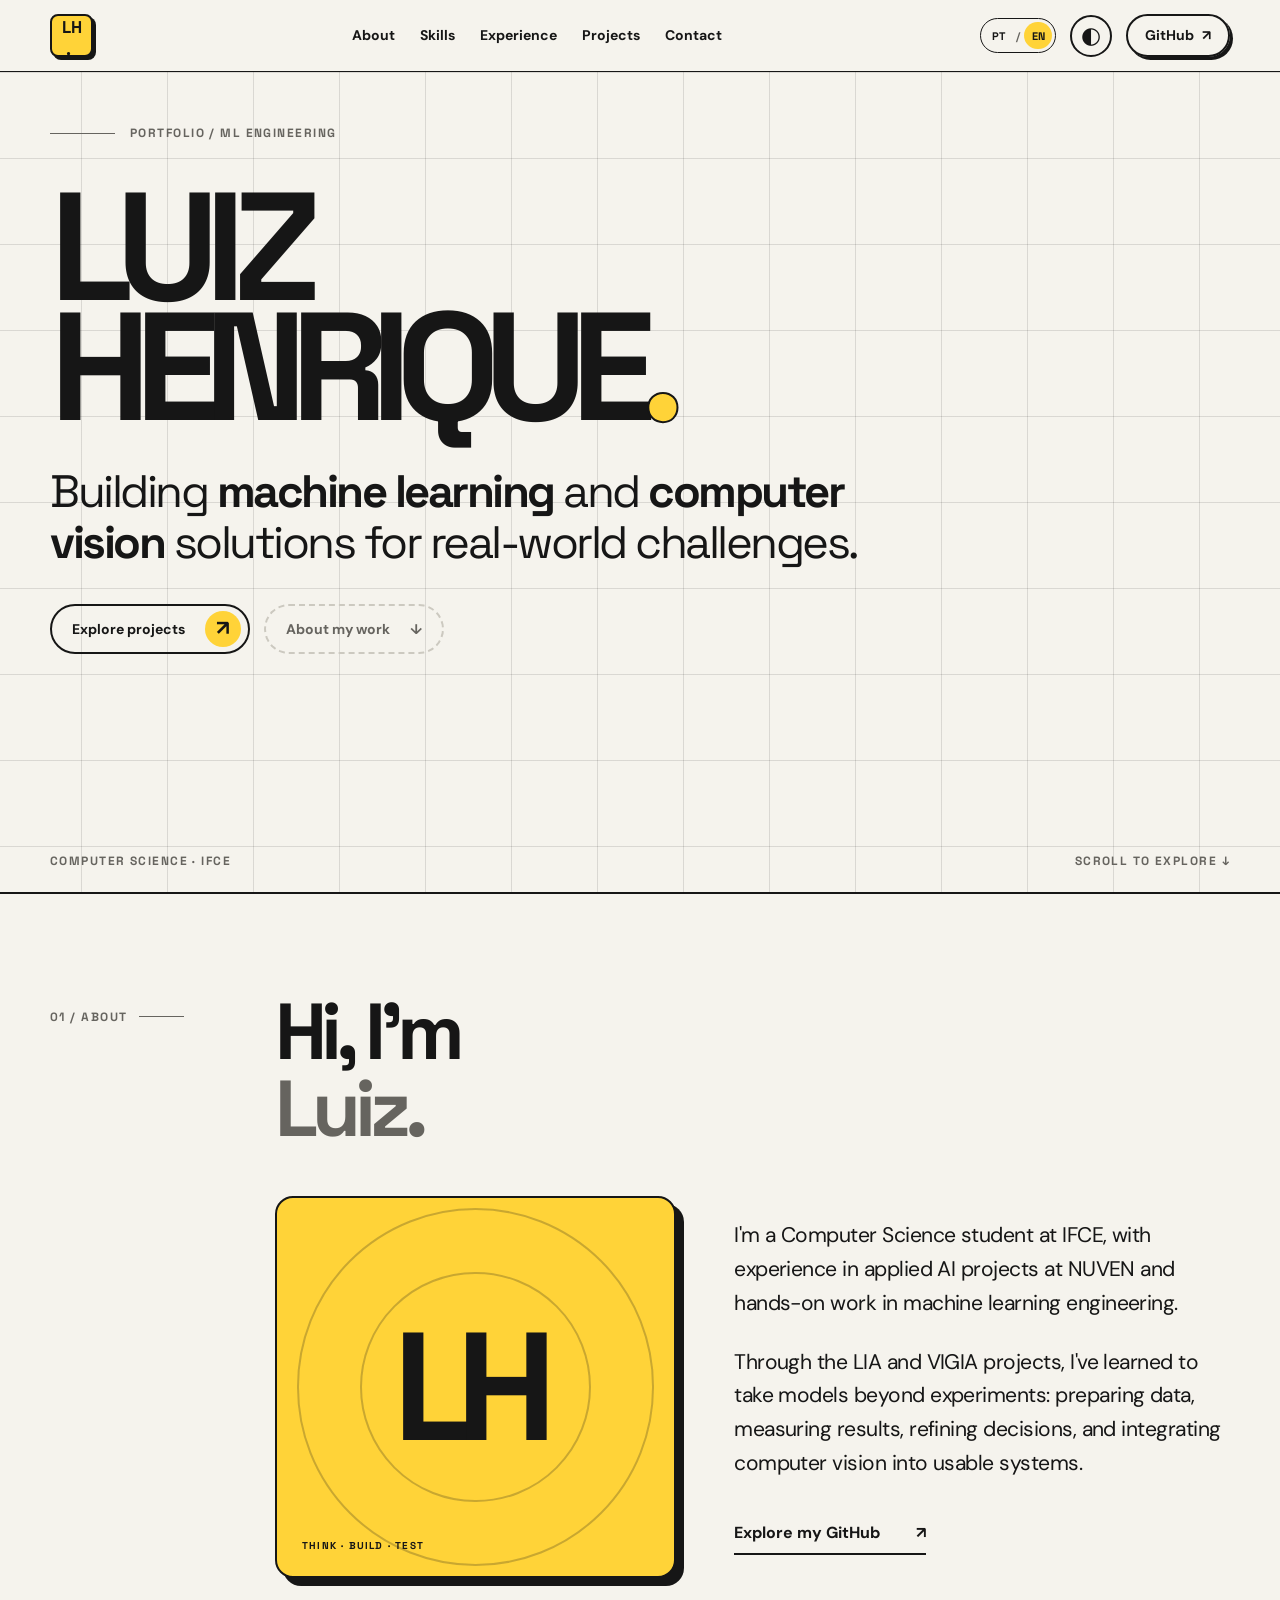
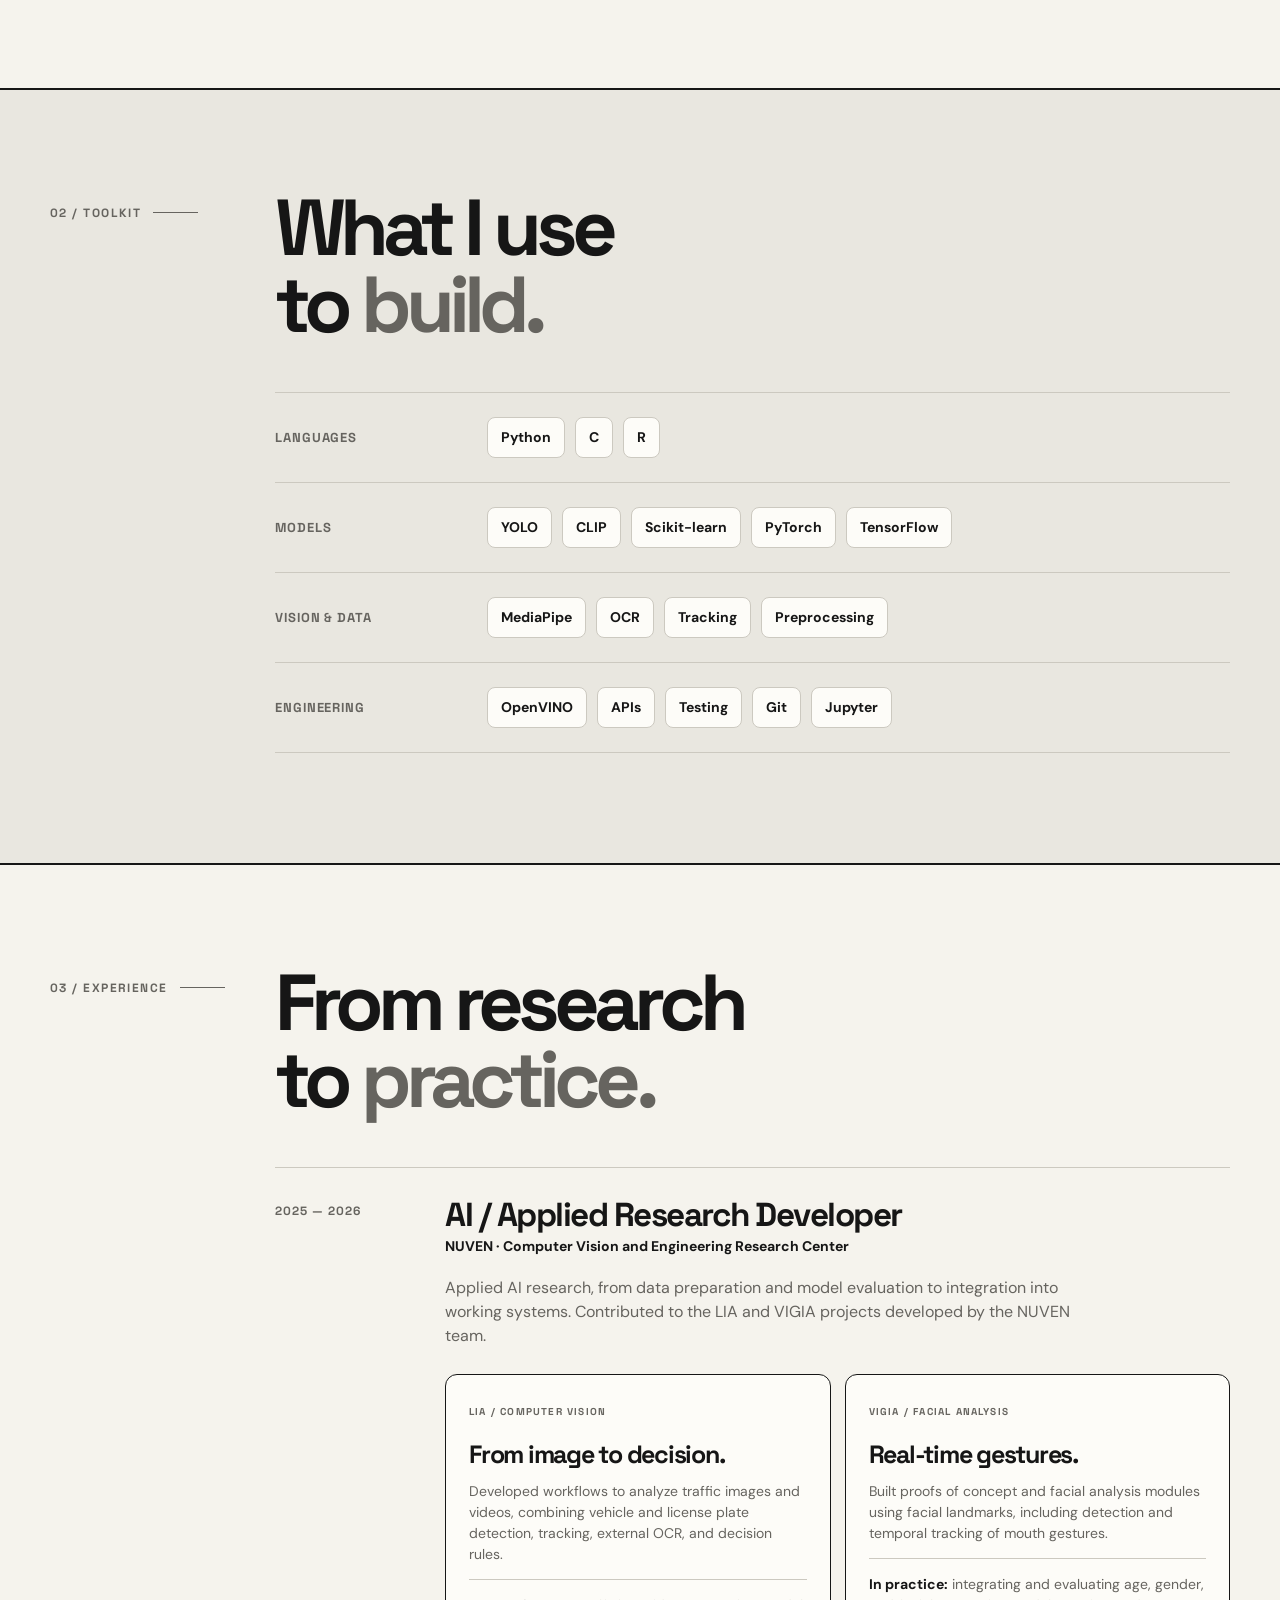
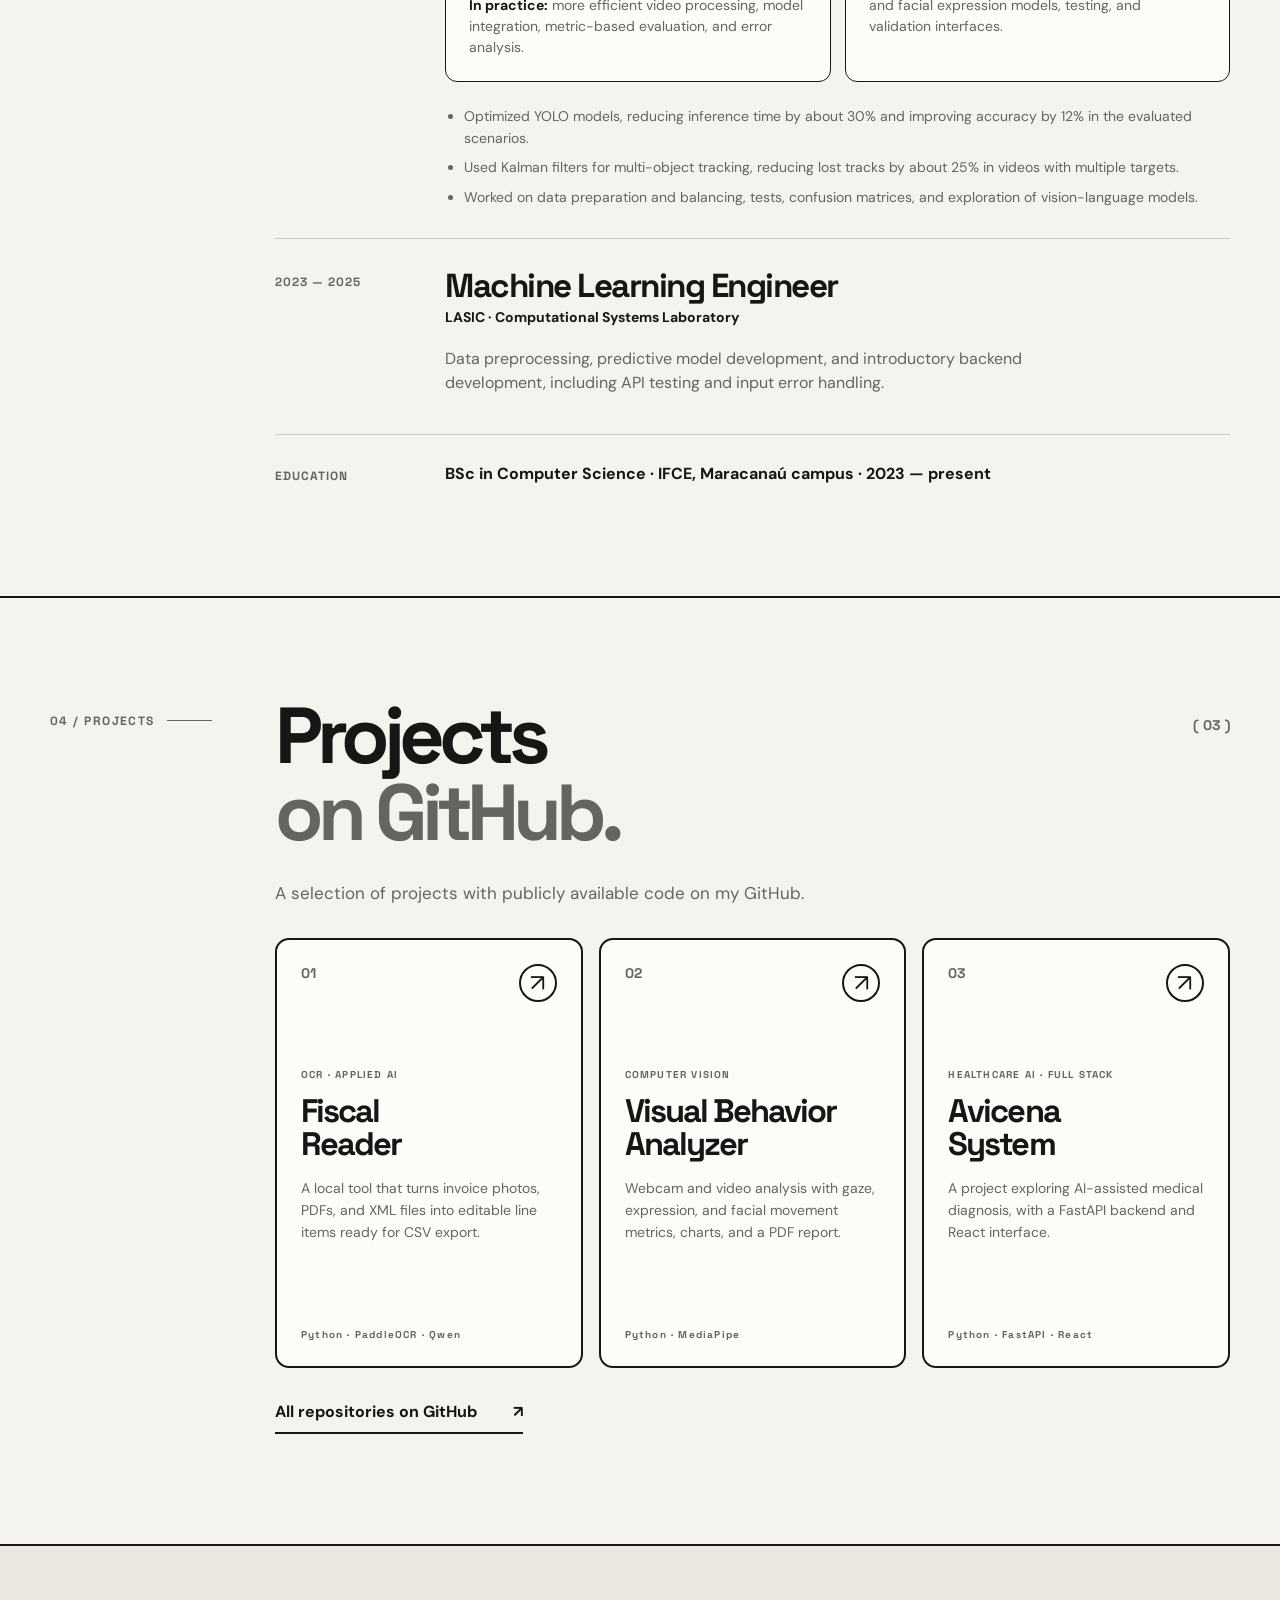
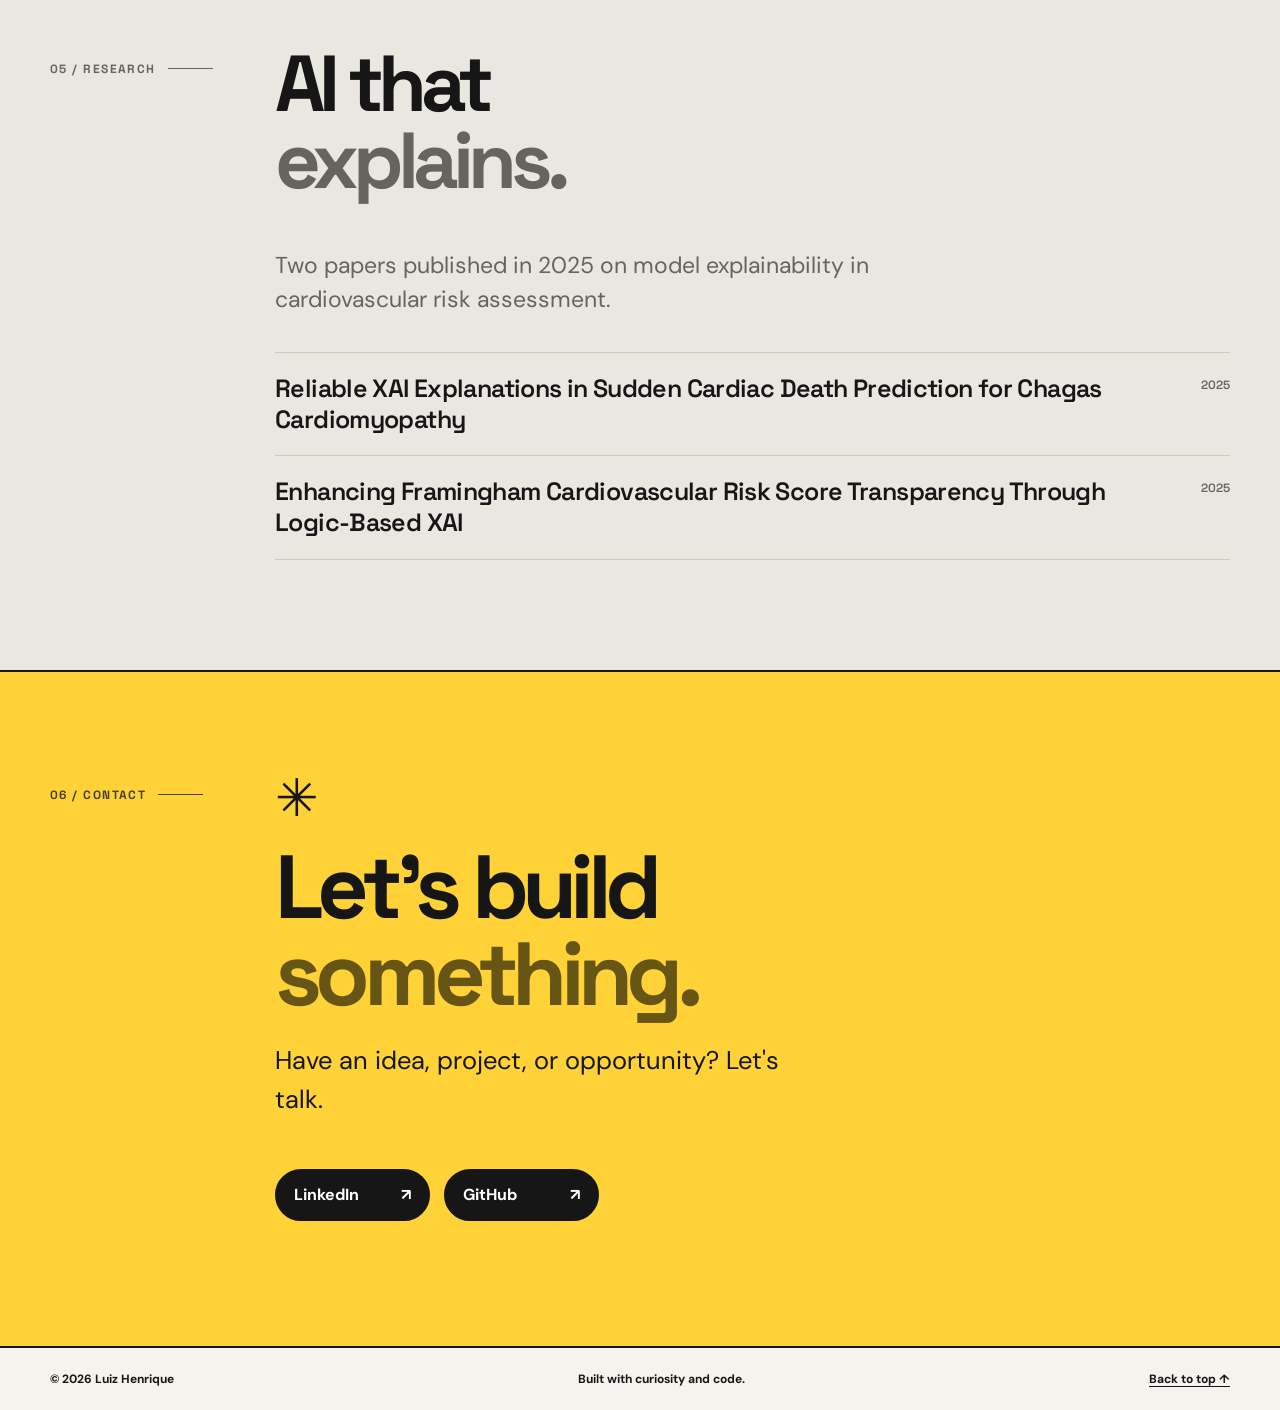
==== en/index.html @ ec753d3f "Publica portfolio em portugues e ingles" ====
<!doctype html>
<html lang="en">
  <head>
    <meta charset="utf-8" />
    <meta name="viewport" content="width=device-width, initial-scale=1" />
    <meta name="theme-color" content="#f5f3ed" />
    <meta name="description" content="Luiz Henrique's portfolio — machine learning engineering, computer vision, and applied artificial intelligence." />
    <title>Luiz Henrique — Portfolio</title>
    <link rel="alternate" hreflang="pt-BR" href="../" />
    <link rel="alternate" hreflang="en" href="./" />
    <link rel="stylesheet" href="../styles.css" />
    <script src="../script.js" defer></script>
  </head>
  <body id="top">
    <a class="skip-link" href="#content">Skip to content</a>
    <header class="site-header">
      <a class="brand" href="#top" aria-label="Back to top">LH<span>.</span></a>
      <nav class="desktop-nav" aria-label="Main navigation">
        <a href="#about">About</a>
        <a href="#skills">Skills</a>
        <a href="#experience">Experience</a>
        <a href="#projects">Projects</a>
        <a href="#contact">Contact</a>
      </nav>
      <div class="header-actions">
        <nav class="language-switch" aria-label="Language">
          <a href="../" lang="pt-BR">PT</a>
          <span aria-hidden="true">/</span>
          <a href="./" lang="en" aria-current="page">EN</a>
        </nav>
        <button class="theme-toggle" type="button" aria-label="Switch to dark theme" title="Toggle theme">
          <span class="theme-icon" aria-hidden="true">◐</span>
        </button>
        <a class="header-link" href="https://github.com/Henrique1201" target="_blank" rel="noopener noreferrer">GitHub <span aria-hidden="true">↗</span></a>
      </div>
    </header>

    <main id="content">
      <section class="hero grid-paper" aria-labelledby="hero-title">
        <div class="container hero-inner">
          <div class="eyebrow"><span class="eyebrow-line"></span> PORTFOLIO / ML ENGINEERING</div>
          <h1 id="hero-title">LUIZ<br /><span>HENRIQUE</span><span class="hero-period">.</span></h1>
          <p class="hero-statement">Building <strong>machine learning</strong> and <strong>computer vision</strong> solutions for real-world challenges.</p>
          <div class="hero-actions">
            <a class="pill-button primary" href="#projects">Explore projects <span class="arrow-badge" aria-hidden="true">↗</span></a>
            <a class="pill-button subtle" href="#about">About my work <span aria-hidden="true">↓</span></a>
          </div>
          <div class="hero-footer"><span>COMPUTER SCIENCE · IFCE</span><span>SCROLL TO EXPLORE ↓</span></div>
        </div>
      </section>

      <section class="section about-section" id="about" aria-labelledby="about-title">
        <div class="container section-grid">
          <div class="section-meta"><span class="section-index">01 / ABOUT</span><span class="section-rule"></span></div>
          <div class="section-content about-content">
            <h2 id="about-title">Hi, I'm<br /><em>Luiz.</em></h2>
            <div class="about-columns">
              <div class="portrait-card" aria-label="Luiz Henrique monogram"><span>LH</span><span class="portrait-caption">THINK · BUILD · TEST</span></div>
              <div class="body-copy">
                <p>I'm a Computer Science student at IFCE, with experience in applied AI projects at NUVEN and hands-on work in machine learning engineering.</p>
                <p>Through the LIA and VIGIA projects, I've learned to take models beyond experiments: preparing data, measuring results, refining decisions, and integrating computer vision into usable systems.</p>
                <a class="text-link" href="https://github.com/Henrique1201" target="_blank" rel="noopener noreferrer">Explore my GitHub <span aria-hidden="true">↗</span></a>
              </div>
            </div>
          </div>
        </div>
      </section>

      <section class="section skills-section" id="skills" aria-labelledby="skills-title">
        <div class="container section-grid">
          <div class="section-meta"><span class="section-index">02 / TOOLKIT</span><span class="section-rule"></span></div>
          <div class="section-content">
            <h2 id="skills-title">What I use<br />to <em>build.</em></h2>
            <div class="skill-rows">
              <div class="skill-row"><h3>Languages</h3><div class="chips"><span>Python</span><span>C</span><span>R</span></div></div>
              <div class="skill-row"><h3>Models</h3><div class="chips"><span>YOLO</span><span>CLIP</span><span>Scikit-learn</span><span>PyTorch</span><span>TensorFlow</span></div></div>
              <div class="skill-row"><h3>Vision & data</h3><div class="chips"><span>MediaPipe</span><span>OCR</span><span>Tracking</span><span>Preprocessing</span></div></div>
              <div class="skill-row"><h3>Engineering</h3><div class="chips"><span>OpenVINO</span><span>APIs</span><span>Testing</span><span>Git</span><span>Jupyter</span></div></div>
            </div>
          </div>
        </div>
      </section>

      <section class="section experience-section" id="experience" aria-labelledby="experience-title">
        <div class="container section-grid">
          <div class="section-meta"><span class="section-index">03 / EXPERIENCE</span><span class="section-rule"></span></div>
          <div class="section-content">
            <h2 id="experience-title">From research<br />to <em>practice.</em></h2>
            <div class="experience-list">
              <article class="experience-item"><div class="experience-date">2025 — 2026</div><div><h3>AI / Applied Research Developer</h3><p class="experience-place">NUVEN · Computer Vision and Engineering Research Center</p><p>Applied AI research, from data preparation and model evaluation to integration into working systems. Contributed to the LIA and VIGIA projects developed by the NUVEN team.</p>
                <div class="nuven-projects">
                  <div class="nuven-project"><span class="nuven-project-label">LIA / COMPUTER VISION</span><h4>From image to decision.</h4><p>Developed workflows to analyze traffic images and videos, combining vehicle and license plate detection, tracking, external OCR, and decision rules.</p><p class="nuven-learning"><strong>In practice:</strong> more efficient video processing, model integration, metric-based evaluation, and error analysis.</p></div>
                  <div class="nuven-project"><span class="nuven-project-label">VIGIA / FACIAL ANALYSIS</span><h4>Real-time gestures.</h4><p>Built proofs of concept and facial analysis modules using facial landmarks, including detection and temporal tracking of mouth gestures.</p><p class="nuven-learning"><strong>In practice:</strong> integrating and evaluating age, gender, and facial expression models, testing, and validation interfaces.</p></div>
                </div>
                <ul class="experience-bullets"><li>Optimized YOLO models, reducing inference time by about 30% and improving accuracy by 12% in the evaluated scenarios.</li><li>Used Kalman filters for multi-object tracking, reducing lost tracks by about 25% in videos with multiple targets.</li><li>Worked on data preparation and balancing, tests, confusion matrices, and exploration of vision-language models.</li></ul>
              </div></article>
              <article class="experience-item"><div class="experience-date">2023 — 2025</div><div><h3>Machine Learning Engineer</h3><p class="experience-place">LASIC · Computational Systems Laboratory</p><p>Data preprocessing, predictive model development, and introductory backend development, including API testing and input error handling.</p></div></article>
            </div>
            <div class="education-note"><span>EDUCATION</span><p>BSc in Computer Science · IFCE, Maracanaú campus · 2023 — present</p></div>
          </div>
        </div>
      </section>

      <section class="section projects-section" id="projects" aria-labelledby="projects-title">
        <div class="container section-grid">
          <div class="section-meta"><span class="section-index">04 / PROJECTS</span><span class="section-rule"></span></div>
          <div class="section-content">
            <div class="section-heading-row"><h2 id="projects-title">Projects<br /><em>on GitHub.</em></h2><span class="project-count">( 03 )</span></div>
            <p class="projects-intro">A selection of projects with publicly available code on my GitHub.</p>
            <div class="project-list">
              <a class="project-card" href="https://github.com/Henrique1201/fiscal-reader" target="_blank" rel="noopener noreferrer">
                <div class="project-top"><span class="project-number">01</span><span class="project-arrow" aria-hidden="true">↗</span></div>
                <div><p class="project-category">OCR · APPLIED AI</p><h3>Fiscal<br />Reader</h3><p class="project-description">A local tool that turns invoice photos, PDFs, and XML files into editable line items ready for CSV export.</p></div>
                <span class="project-tech">Python · PaddleOCR · Qwen</span>
              </a>
              <a class="project-card" href="https://github.com/Henrique1201/face-ai" target="_blank" rel="noopener noreferrer">
                <div class="project-top"><span class="project-number">02</span><span class="project-arrow" aria-hidden="true">↗</span></div>
                <div><p class="project-category">COMPUTER VISION</p><h3>Visual Behavior<br />Analyzer</h3><p class="project-description">Webcam and video analysis with gaze, expression, and facial movement metrics, charts, and a PDF report.</p></div>
                <span class="project-tech">Python · MediaPipe</span>
              </a>
              <a class="project-card" href="https://github.com/Henrique1201/Glauco-VisionV2" target="_blank" rel="noopener noreferrer">
                <div class="project-top"><span class="project-number">03</span><span class="project-arrow" aria-hidden="true">↗</span></div>
                <div><p class="project-category">HEALTHCARE AI · FULL STACK</p><h3>Avicena<br />System</h3><p class="project-description">A project exploring AI-assisted medical diagnosis, with a FastAPI backend and React interface.</p></div>
                <span class="project-tech">Python · FastAPI · React</span>
              </a>
            </div>
            <a class="all-projects" href="https://github.com/Henrique1201?tab=repositories" target="_blank" rel="noopener noreferrer">All repositories on GitHub <span aria-hidden="true">↗</span></a>
          </div>
        </div>
      </section>

      <section class="section research-section" id="research" aria-labelledby="research-title">
        <div class="container section-grid">
          <div class="section-meta"><span class="section-index">05 / RESEARCH</span><span class="section-rule"></span></div>
          <div class="section-content">
            <h2 id="research-title">AI that<br /><em>explains.</em></h2>
            <p class="research-intro">Two papers published in 2025 on model explainability in cardiovascular risk assessment.</p>
            <div class="research-list"><p>Reliable XAI Explanations in Sudden Cardiac Death Prediction for Chagas Cardiomyopathy <span>2025</span></p><p>Enhancing Framingham Cardiovascular Risk Score Transparency Through Logic-Based XAI <span>2025</span></p></div>
          </div>
        </div>
      </section>

      <section class="section contact-section" id="contact" aria-labelledby="contact-title">
        <div class="container section-grid">
          <div class="section-meta"><span class="section-index">06 / CONTACT</span><span class="section-rule"></span></div>
          <div class="section-content">
            <span class="contact-star" aria-hidden="true">✳</span>
            <h2 id="contact-title">Let's build<br /><em>something.</em></h2>
            <p>Have an idea, project, or opportunity? Let's talk.</p>
            <div class="contact-links">
              <a href="https://www.linkedin.com/in/henriqueteixeiraviana/" target="_blank" rel="noopener noreferrer">LinkedIn <span aria-hidden="true">↗</span></a>
              <a href="https://github.com/Henrique1201" target="_blank" rel="noopener noreferrer">GitHub <span aria-hidden="true">↗</span></a>
            </div>
          </div>
        </div>
      </section>
    </main>

    <footer class="site-footer"><div class="container"><span>© <span id="year">2026</span> Luiz Henrique</span><span>Built with curiosity and code.</span><a href="#top">Back to top ↑</a></div></footer>
  </body>
</html>
---- styles.css ----
@import url('https://fonts.googleapis.com/css2?family=DM+Sans:wght@400;500;600;700&family=Space+Grotesk:wght@400;500;600;700&display=swap');

:root{--paper:#f5f3ed;--ink:#161616;--muted:#66645f;--line:#ccc9c0;--wash:#e9e7e0;--card:#fdfcf8;--yellow:#ffd338;--grid:rgba(22,22,22,.12);color-scheme:light}
:root[data-theme=dark]{--paper:#161616;--ink:#f5f3ed;--muted:#aaa8a1;--line:#494843;--wash:#22221f;--card:#252521;--yellow:#ffd338;--grid:rgba(245,243,237,.10);color-scheme:dark}
*,*::before,*::after{box-sizing:border-box}
html{scroll-behavior:smooth;scroll-padding-top:82px}
body{margin:0;background:var(--paper);color:var(--ink);font-family:'DM Sans',Arial,sans-serif;line-height:1.5;transition:background .2s,color .2s}
a{color:inherit;text-decoration:none}
button{font:inherit}
button,a{ -webkit-tap-highlight-color:transparent}
button:focus-visible,a:focus-visible{outline:3px solid var(--yellow);outline-offset:4px}
::selection{background:var(--yellow);color:#161616}
.container{width:min(100% - 48px,1180px);margin-inline:auto}
.skip-link{position:absolute;z-index:30;top:-60px;left:16px;padding:10px 14px;background:var(--yellow);color:#161616}
.skip-link:focus{top:12px}
.site-header{height:72px;padding:0 max(24px,calc((100vw - 1180px)/2));position:sticky;top:0;z-index:20;display:flex;align-items:center;justify-content:space-between;border-bottom:1.5px solid var(--ink);background:var(--paper);transition:background .2s}
.brand{width:43px;height:43px;display:grid;place-items:center;border:2px solid var(--ink);border-radius:8px;background:var(--yellow);color:#161616;font:700 17px 'Space Grotesk',sans-serif;box-shadow:3px 3px 0 var(--ink)}
.brand span{margin-left:-7px}
.desktop-nav,.header-actions{display:flex;align-items:center;gap:25px}
.desktop-nav a{font-size:14px;font-weight:700;transition:opacity .2s}
.desktop-nav a:hover{opacity:.5}
.header-actions{gap:14px}
.language-switch{display:flex;align-items:center;gap:4px;flex-shrink:0;border:1.5px solid var(--ink);border-radius:100px;padding:3px;font:700 11px 'Space Grotesk',sans-serif}
.language-switch a{display:grid;place-items:center;min-width:28px;height:27px;border-radius:100px}
.language-switch a[aria-current=page]{background:var(--yellow);color:#161616}
.language-switch span{color:var(--muted)}
.theme-toggle{width:42px;height:42px;display:grid;place-items:center;border:2px solid var(--ink);border-radius:50%;background:transparent;color:var(--ink);cursor:pointer;font-size:23px}
.header-link,.pill-button{border:2px solid var(--ink);border-radius:100px;font-size:14px;font-weight:700}
.header-link{padding:9px 17px;box-shadow:3px 3px 0 var(--ink)}
.header-link span{margin-left:5px}
.grid-paper{background-image:linear-gradient(to right,var(--grid) 1px,transparent 1px),linear-gradient(to bottom,var(--grid) 1px,transparent 1px);background-size:86px 86px;background-position:center top}
.hero{min-height:min(820px,calc(100svh - 72px));border-bottom:2px solid var(--ink)}
.hero-inner{display:flex;flex-direction:column;min-height:inherit;padding-top:52px}
.eyebrow,.section-index,.hero-footer,.project-category,.project-tech,.portrait-caption{font-family:'Space Grotesk',sans-serif;font-weight:700;letter-spacing:.12em;font-size:12px}
.eyebrow{display:flex;align-items:center;gap:15px;color:var(--muted)}
.eyebrow-line{width:65px;height:1px;background:var(--muted)}
h1,h2,h3,p{margin-top:0}
h1,h2,h3{font-family:'Space Grotesk',Arial,sans-serif}
h1{font-size:clamp(80px,12vw,170px);line-height:.78;letter-spacing:-.09em;margin:46px 0 38px;font-weight:700}
h1 span:not(.hero-period){letter-spacing:-.105em}
.hero-period{color:var(--yellow);-webkit-text-stroke:2px var(--ink)}
.hero-statement{font-family:'Space Grotesk',sans-serif;font-size:clamp(25px,3.55vw,47px);line-height:1.14;letter-spacing:-.055em;max-width:900px;margin-bottom:35px}
.hero-statement strong{font-weight:700}
.hero-actions{display:flex;flex-wrap:wrap;gap:14px;align-items:center}
.pill-button{min-height:50px;display:inline-flex;align-items:center;gap:20px;padding:5px 7px 5px 20px;transition:transform .2s,box-shadow .2s}
.pill-button:hover{transform:translateY(-3px);box-shadow:3px 5px 0 var(--ink)}
.pill-button.subtle{border-style:dashed;border-color:var(--line);padding-right:20px;color:var(--muted)}
.arrow-badge{width:36px;height:36px;display:grid;place-items:center;border-radius:50%;background:var(--yellow);color:#161616;font-size:21px}
.hero-footer{margin-top:auto;padding:48px 0 22px;display:flex;justify-content:space-between;color:var(--muted)}
.section{border-bottom:2px solid var(--ink);padding:100px 0 110px}
.section-grid{display:grid;grid-template-columns:180px minmax(0,1fr);gap:45px}
.section-meta{padding-top:14px;display:flex;gap:12px;align-items:flex-start;color:var(--muted);white-space:nowrap}
.section-rule{height:1px;width:45px;background:var(--muted);margin-top:8px}
.section-content h2{font-size:clamp(48px,6.2vw,86px);line-height:.97;letter-spacing:-.075em;margin-bottom:48px}
.section-content h2 em{font-style:normal;color:var(--muted)}
.about-columns{display:grid;grid-template-columns:minmax(220px,42%) 1fr;gap:58px;align-items:center}
.portrait-card{aspect-ratio:1.05;background:var(--yellow);border:2px solid var(--ink);border-radius:18px;box-shadow:8px 8px 0 var(--ink);position:relative;display:grid;place-items:center;overflow:hidden;color:#161616}
.portrait-card::before,.portrait-card::after{content:'';position:absolute;border:2px solid rgba(22,22,22,.23);border-radius:50%;width:90%;aspect-ratio:1}
.portrait-card::after{width:58%}
.portrait-card>span:first-child{z-index:1;font:700 clamp(90px,12vw,160px) 'Space Grotesk',sans-serif;letter-spacing:-.13em;transform:translateX(-.07em)}
.portrait-caption{position:absolute;z-index:1;bottom:23px;left:25px;font-size:10px}
.body-copy{max-width:570px}
.body-copy p{font-size:clamp(18px,1.65vw,23px);line-height:1.6;letter-spacing:-.025em;margin-bottom:25px}
.text-link,.all-projects{display:inline-flex;gap:36px;align-items:center;border-bottom:2px solid var(--ink);padding-bottom:8px;font-weight:700}
.text-link{margin-top:15px}
.skills-section{background:var(--wash)}
.skill-rows{border-top:1px solid var(--line)}
.skill-row{display:grid;grid-template-columns:190px 1fr;gap:22px;padding:24px 0;border-bottom:1px solid var(--line);align-items:center}
.skill-row h3{font:700 13px 'Space Grotesk',sans-serif;letter-spacing:.07em;text-transform:uppercase;margin:0;color:var(--muted)}
.chips{display:flex;flex-wrap:wrap;gap:10px}
.chips span{border:1px solid var(--line);background:var(--card);border-radius:8px;padding:9px 13px;font-size:14px;font-weight:700}
.experience-list{border-top:1px solid var(--line)}
.experience-item{display:grid;grid-template-columns:145px 1fr;gap:25px;padding:29px 0;border-bottom:1px solid var(--line)}
.experience-date,.education-note>span{font:700 12px 'Space Grotesk',sans-serif;letter-spacing:.08em;color:var(--muted);padding-top:6px}
.experience-item h3{font-size:clamp(23px,2.6vw,34px);line-height:1.1;letter-spacing:-.045em;margin:0 0 3px}
.experience-place{font-size:14px;font-weight:700;margin-bottom:19px}
.experience-item p:not(.experience-place){max-width:660px;color:var(--muted);font-size:16px;margin-bottom:10px}
.experience-bullets{margin:16px 0 0;padding-left:19px;color:var(--muted);font-size:14px;line-height:1.55}
.experience-bullets li+li{margin-top:8px}
.nuven-projects{display:grid;grid-template-columns:repeat(2,minmax(0,1fr));gap:14px;margin:26px 0 24px}
.nuven-project{padding:23px;border:1.5px solid var(--ink);border-radius:12px;background:var(--card)}
.nuven-project-label{font:700 10px 'Space Grotesk',sans-serif;letter-spacing:.12em;color:var(--muted)}
.nuven-project h4{font:700 25px/1.1 'Space Grotesk',sans-serif;letter-spacing:-.05em;margin:19px 0 12px}
.experience-item .nuven-project p{font-size:14px;line-height:1.5;margin-bottom:14px}
.experience-item .nuven-project .nuven-learning{margin:0;padding-top:15px;border-top:1px solid var(--line)}
.nuven-learning strong{color:var(--ink)}
.education-note{display:grid;grid-template-columns:145px 1fr;gap:25px;padding-top:27px}
.education-note p{font-size:16px;font-weight:700;margin:0}
.section-heading-row{display:flex;justify-content:space-between;align-items:flex-start}
.project-count{font:700 14px 'Space Grotesk',sans-serif;color:var(--muted);margin-top:18px}
.projects-intro{font-size:17px;color:var(--muted);margin:-19px 0 31px}
.project-list{display:grid;grid-template-columns:repeat(3,minmax(0,1fr));gap:16px}
.project-card{min-height:430px;background:var(--card);border:2px solid var(--ink);border-radius:14px;padding:24px;display:flex;flex-direction:column;justify-content:space-between;transition:transform .2s,box-shadow .2s}
.project-card:hover{transform:translateY(-6px);box-shadow:7px 7px 0 var(--yellow)}
.project-top{display:flex;justify-content:space-between;align-items:flex-start}
.project-number{font:700 14px 'Space Grotesk',sans-serif;color:var(--muted)}
.project-arrow{width:38px;height:38px;border:2px solid var(--ink);border-radius:50%;display:grid;place-items:center;font-size:24px;line-height:1}
.project-category{font-size:10px;color:var(--muted);margin-bottom:13px}
.project-card h3{font-size:clamp(25px,2.55vw,35px);line-height:1.02;letter-spacing:-.06em;margin-bottom:17px}
.project-description{font-size:14px;line-height:1.55;color:var(--muted);margin-bottom:0}
.project-tech{font-size:10px;color:var(--muted);margin-top:18px}
.all-projects{margin-top:32px}
.research-section{background:var(--wash)}
.research-intro{font-size:clamp(17px,1.8vw,23px);max-width:680px;color:var(--muted);margin-bottom:35px}
.research-list{border-top:1px solid var(--line)}
.research-list p{display:flex;justify-content:space-between;gap:20px;border-bottom:1px solid var(--line);padding:20px 0;margin:0;font:600 clamp(17px,2vw,25px)/1.25 'Space Grotesk',sans-serif;letter-spacing:-.025em}
.research-list span{font-size:12px;color:var(--muted);letter-spacing:0;padding-top:5px;flex:none}
.contact-section{background:var(--yellow);color:#161616;padding-bottom:125px}
.contact-section .section-meta{color:#474023}
.contact-section .section-rule{background:#474023}
.contact-section h2{font-size:clamp(55px,7vw,100px);margin:0 0 25px}
.contact-section h2 em{color:#665515}
.contact-star{font-size:52px;line-height:1;display:block;margin-bottom:20px}
.contact-section p{font-size:clamp(18px,2vw,26px);max-width:550px;margin-bottom:50px}
.contact-links{display:flex;gap:14px;flex-wrap:wrap}
.contact-links a{min-width:155px;display:flex;justify-content:space-between;gap:20px;border:2px solid #161616;border-radius:100px;background:#161616;color:#fff;padding:12px 17px;font-weight:700;transition:transform .2s,box-shadow .2s}
.contact-links a:hover{transform:translateY(-3px);box-shadow:3px 5px 0 #fff}
.site-footer{padding:22px 0;font-size:12px;font-weight:700}
.site-footer .container{display:flex;justify-content:space-between;gap:20px}
.site-footer a{text-decoration:underline;text-underline-offset:3px}
@media(max-width:900px){.desktop-nav{gap:12px}.desktop-nav a{font-size:12px}.section-grid{grid-template-columns:135px 1fr;gap:22px}.about-columns{gap:30px}.nuven-projects{grid-template-columns:1fr}.project-list{grid-template-columns:1fr}.project-card{min-height:320px}.project-card h3 br{display:none}}
@media(max-width:800px){.desktop-nav{display:none}}
@media(max-width:680px){.container{width:min(100% - 32px,1180px)}.site-header{height:64px;padding:0 16px}.desktop-nav{display:none}.header-link{font-size:12px;padding:9px 12px}.theme-toggle{width:38px;height:38px}.hero{min-height:calc(100svh - 64px)}.hero-inner{padding-top:45px}h1{font-size:clamp(61px,15vw,100px);margin:48px 0 35px}.hero-statement{font-size:clamp(25px,6.5vw,36px)}.hero-footer{font-size:9px;gap:10px}.section{padding:70px 0 80px}.section-grid{display:block}.section-meta{margin-bottom:35px}.section-content h2{margin-bottom:35px}.about-columns{grid-template-columns:1fr;gap:35px}.portrait-card{max-width:430px}.body-copy p{font-size:19px}.skill-row{grid-template-columns:1fr;gap:13px}.experience-item,.education-note{grid-template-columns:1fr;gap:8px}.contact-section h2{font-size:clamp(53px,12vw,76px)}.site-footer .container{flex-wrap:wrap}.site-footer .container span:nth-child(2){display:none}}
@media(max-width:420px){.site-header .header-link{display:none}.header-actions{gap:10px}}
@media(prefers-reduced-motion:reduce){html{scroll-behavior:auto}*,*::before,*::after{transition-duration:.01ms!important;animation-duration:.01ms!important}}
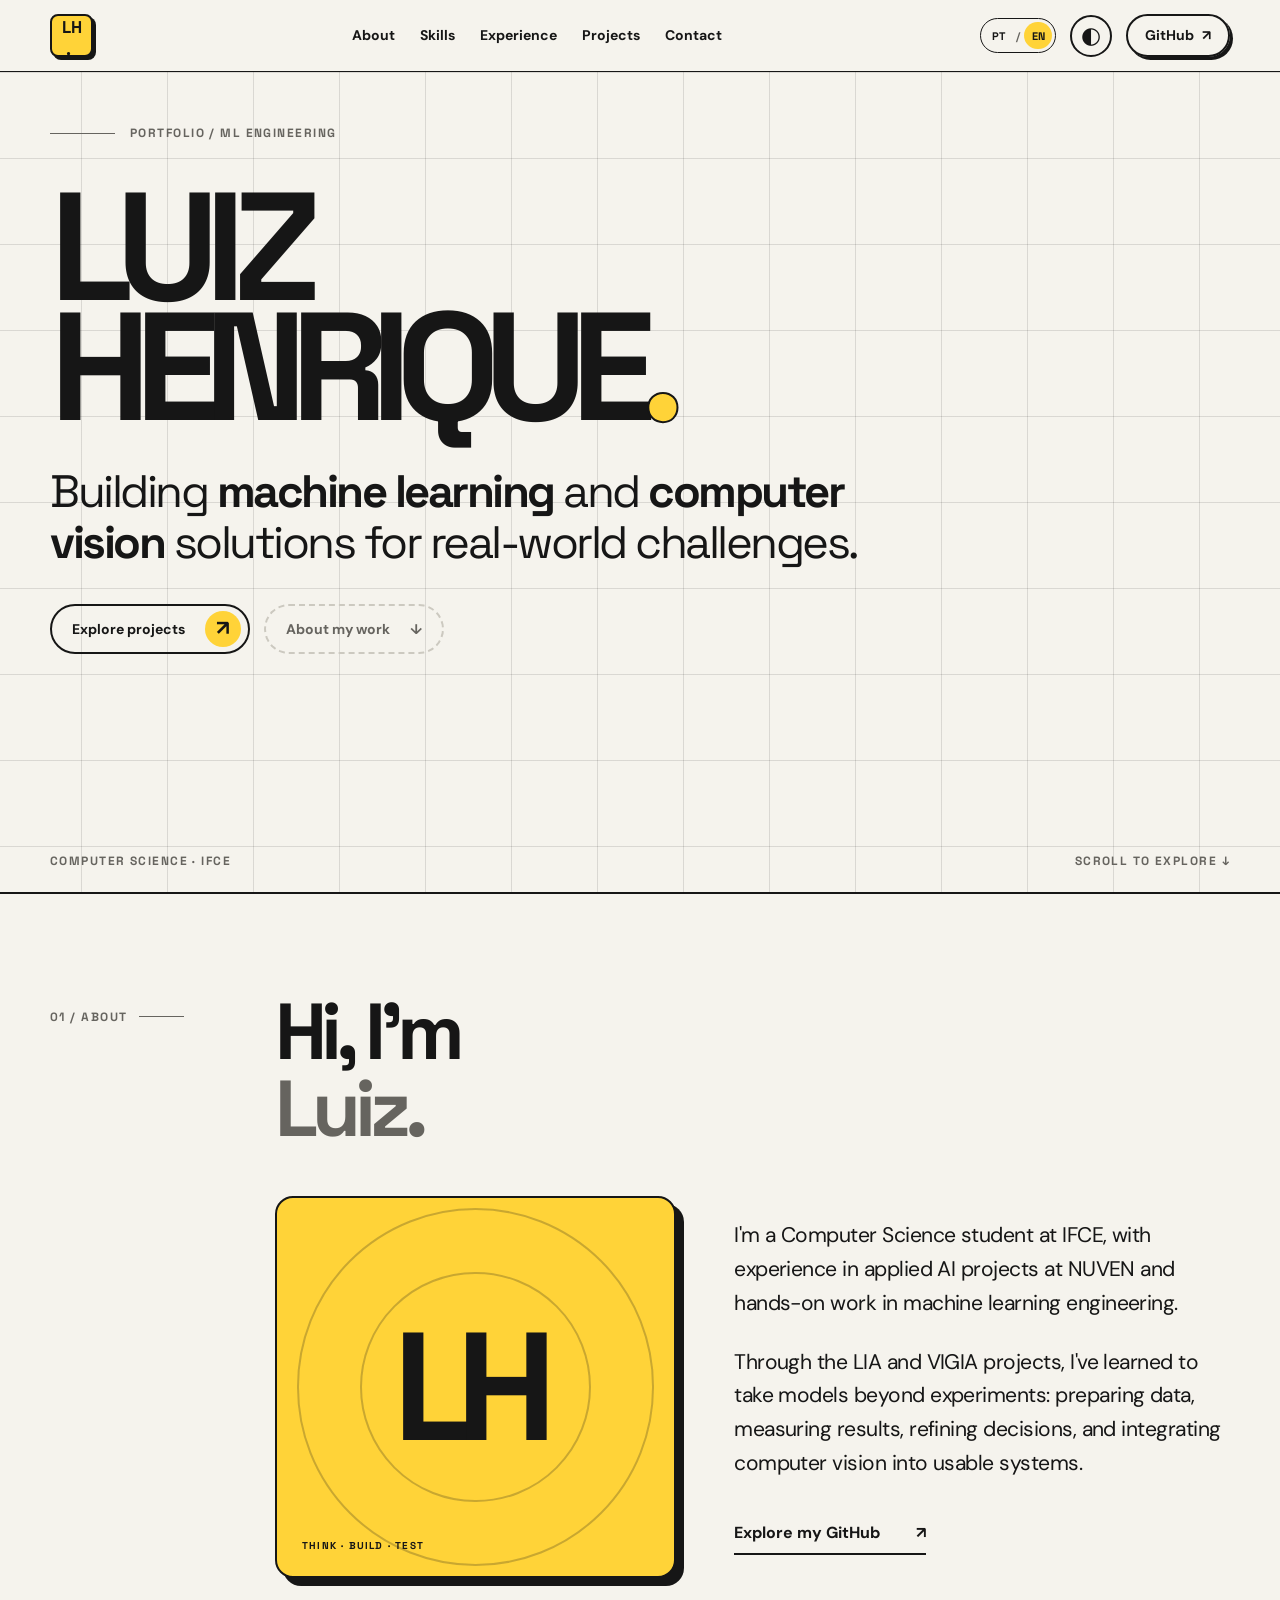
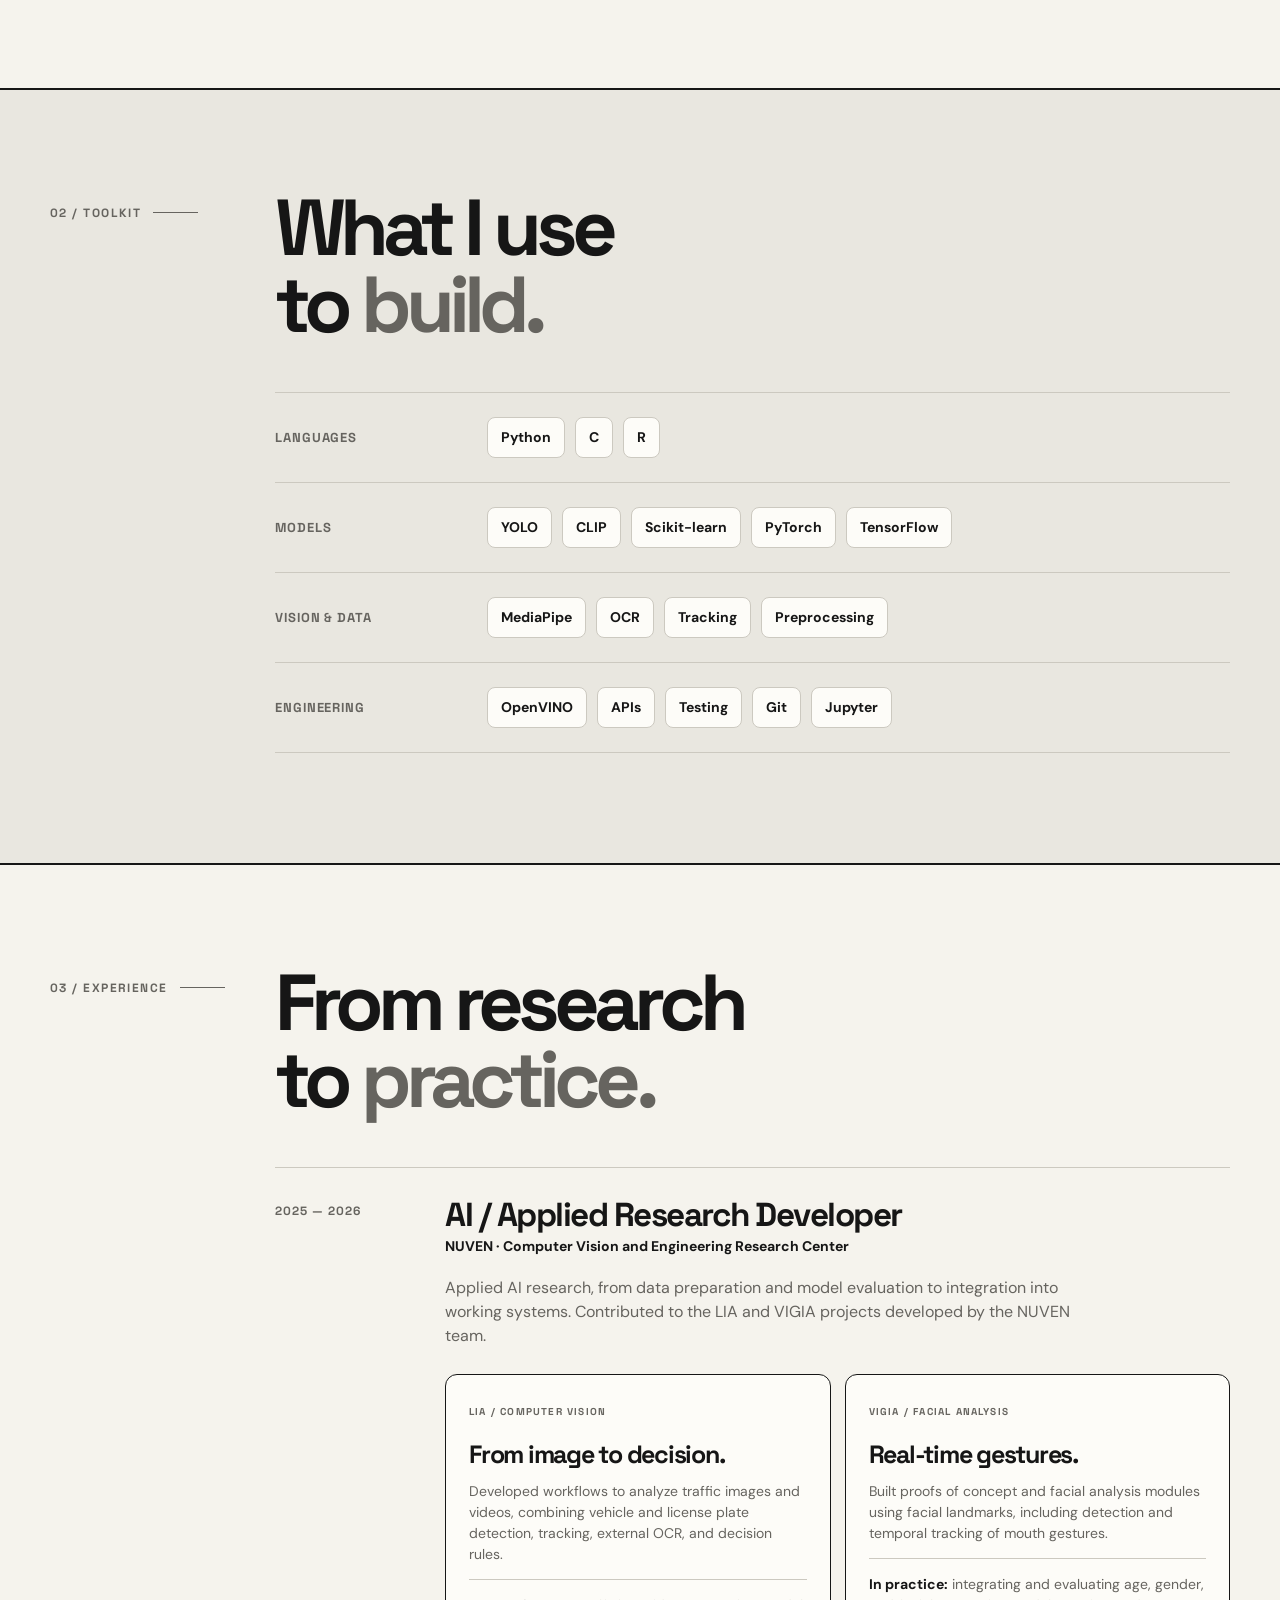
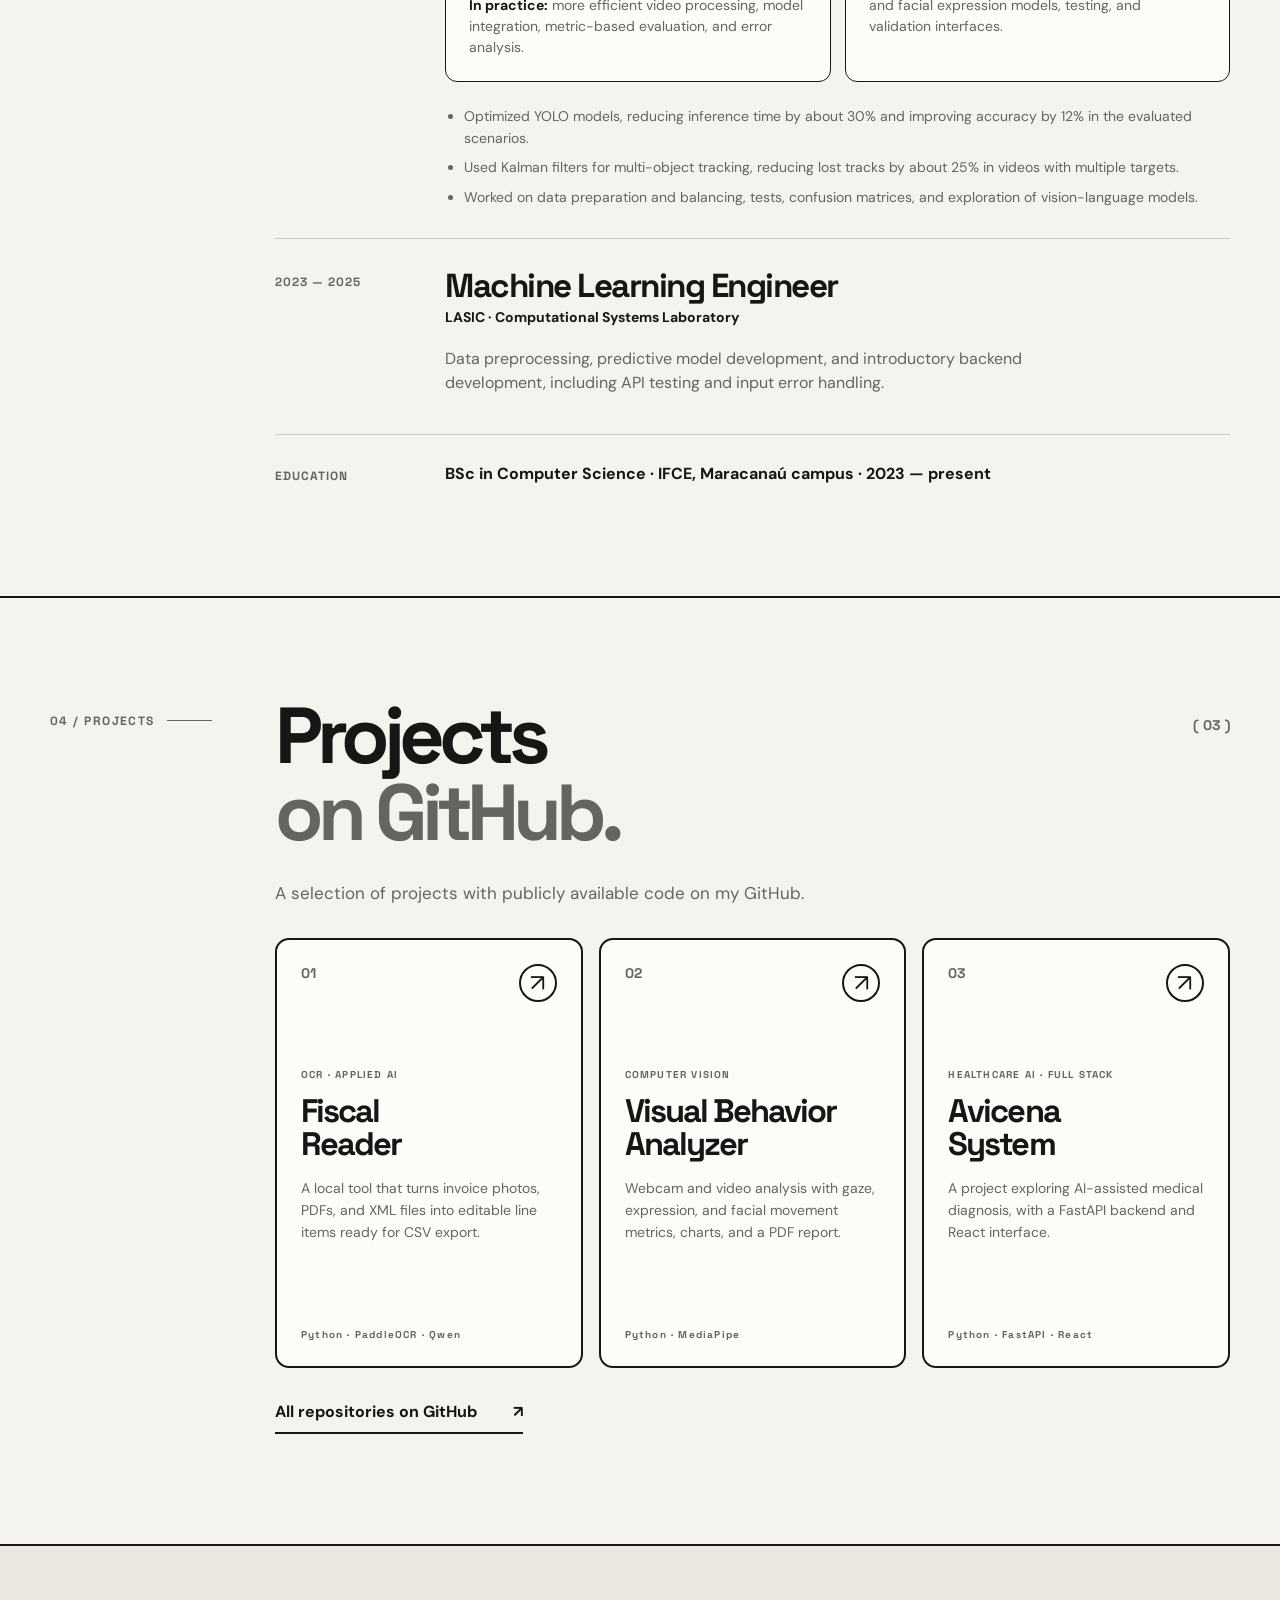
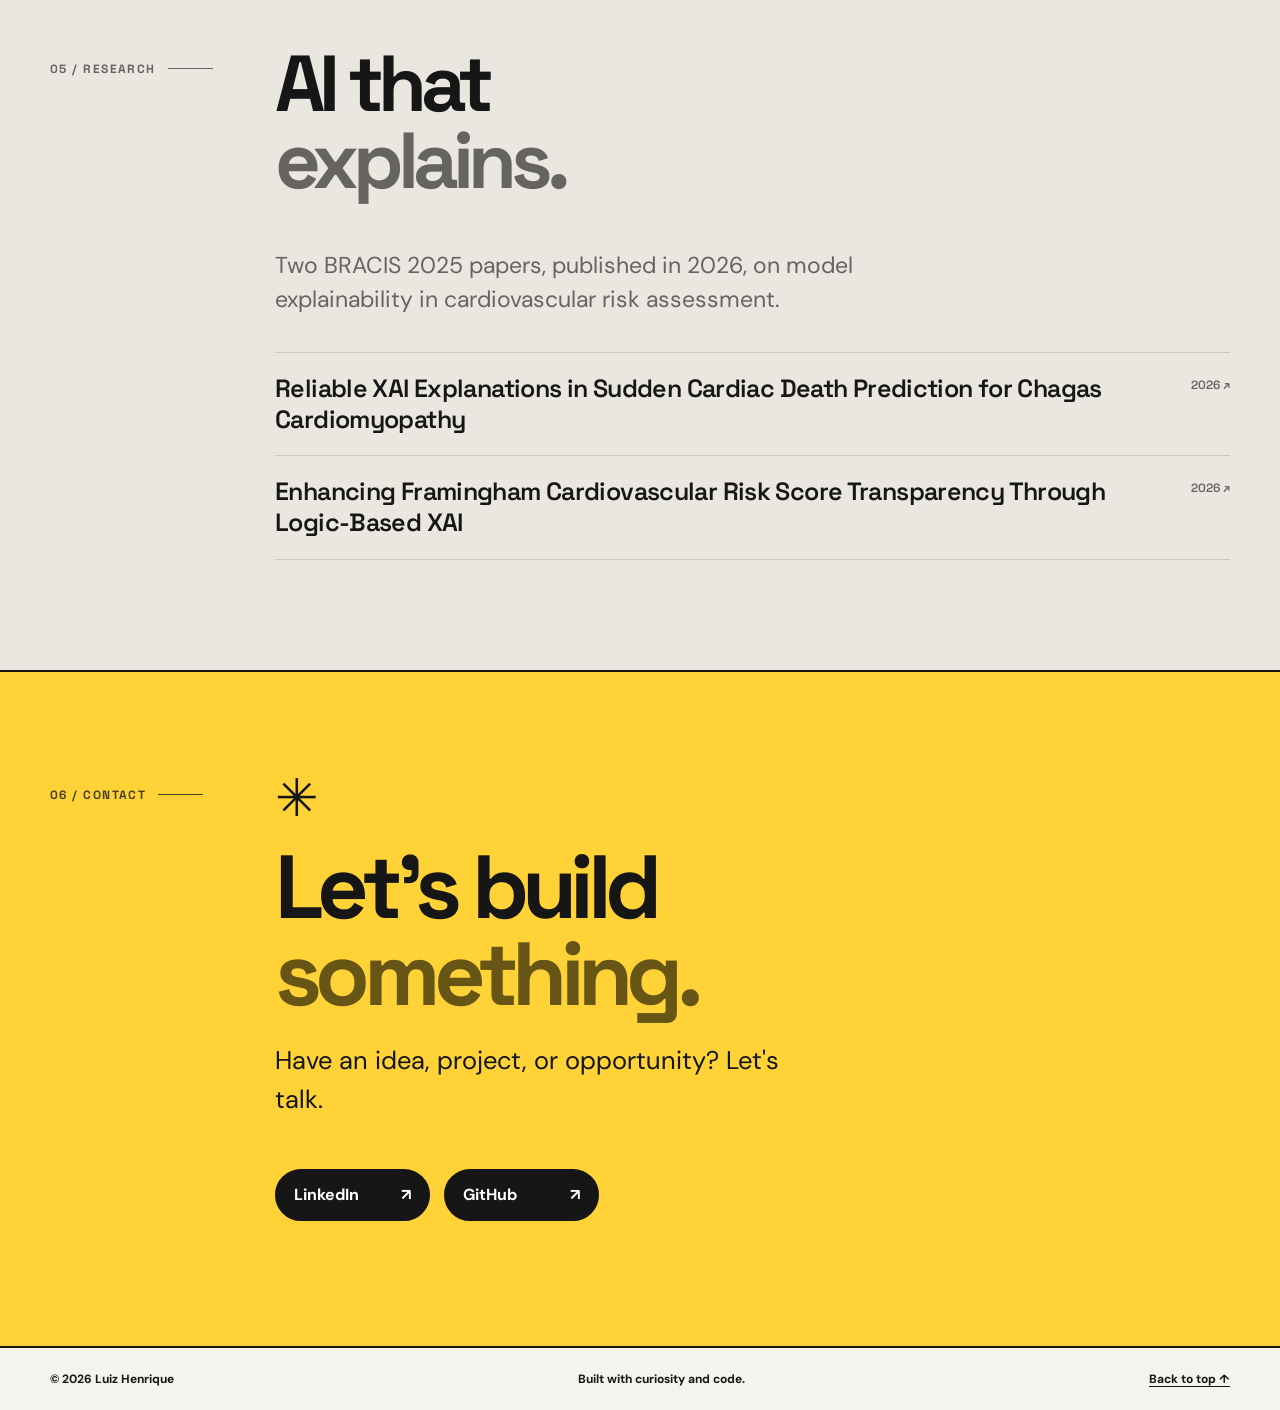
==== commit ac350da1: "add: link on papers" ====
--- a/en/index.html
+++ b/en/index.html
@@ -134,8 +134,8 @@
           <div class="section-meta"><span class="section-index">05 / RESEARCH</span><span class="section-rule"></span></div>
           <div class="section-content">
             <h2 id="research-title">AI that<br /><em>explains.</em></h2>
-            <p class="research-intro">Two papers published in 2025 on model explainability in cardiovascular risk assessment.</p>
-            <div class="research-list"><p>Reliable XAI Explanations in Sudden Cardiac Death Prediction for Chagas Cardiomyopathy <span>2025</span></p><p>Enhancing Framingham Cardiovascular Risk Score Transparency Through Logic-Based XAI <span>2025</span></p></div>
+            <p class="research-intro">Two BRACIS 2025 papers, published in 2026, on model explainability in cardiovascular risk assessment.</p>
+            <div class="research-list"><a href="https://link.springer.com/chapter/10.1007/978-3-032-15984-7_29" target="_blank" rel="noopener noreferrer">Reliable XAI Explanations in Sudden Cardiac Death Prediction for Chagas Cardiomyopathy <span>2026 ↗</span></a><a href="https://link.springer.com/chapter/10.1007/978-3-032-15987-8_30" target="_blank" rel="noopener noreferrer">Enhancing Framingham Cardiovascular Risk Score Transparency Through Logic-Based XAI <span>2026 ↗</span></a></div>
           </div>
         </div>
       </section>
--- a/styles.css
+++ b/styles.css
@@ -103,7 +103,8 @@
 .research-section{background:var(--wash)}
 .research-intro{font-size:clamp(17px,1.8vw,23px);max-width:680px;color:var(--muted);margin-bottom:35px}
 .research-list{border-top:1px solid var(--line)}
-.research-list p{display:flex;justify-content:space-between;gap:20px;border-bottom:1px solid var(--line);padding:20px 0;margin:0;font:600 clamp(17px,2vw,25px)/1.25 'Space Grotesk',sans-serif;letter-spacing:-.025em}
+.research-list a{display:flex;justify-content:space-between;gap:20px;border-bottom:1px solid var(--line);padding:20px 0;font:600 clamp(17px,2vw,25px)/1.25 'Space Grotesk',sans-serif;letter-spacing:-.025em;transition:padding .2s,background .2s}
+.research-list a:hover{padding-inline:12px;background:var(--card)}
 .research-list span{font-size:12px;color:var(--muted);letter-spacing:0;padding-top:5px;flex:none}
 .contact-section{background:var(--yellow);color:#161616;padding-bottom:125px}
 .contact-section .section-meta{color:#474023}
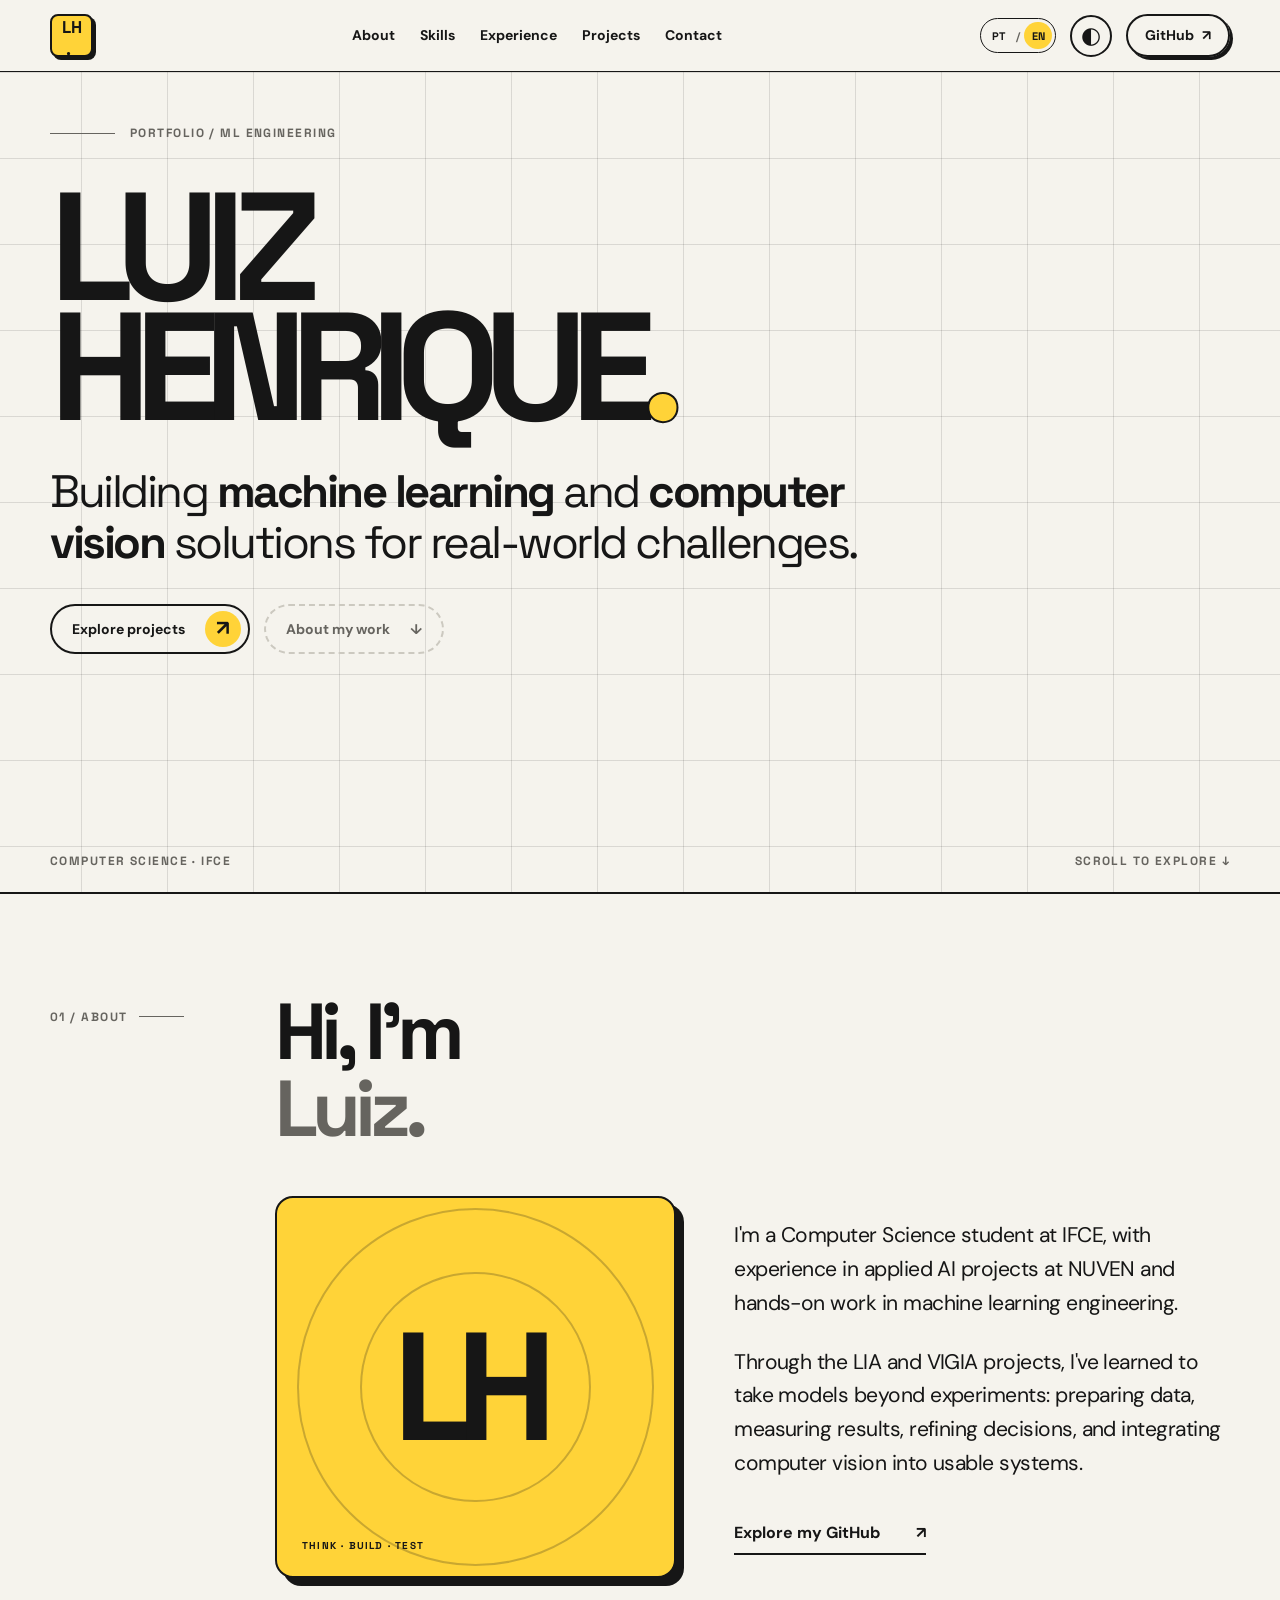
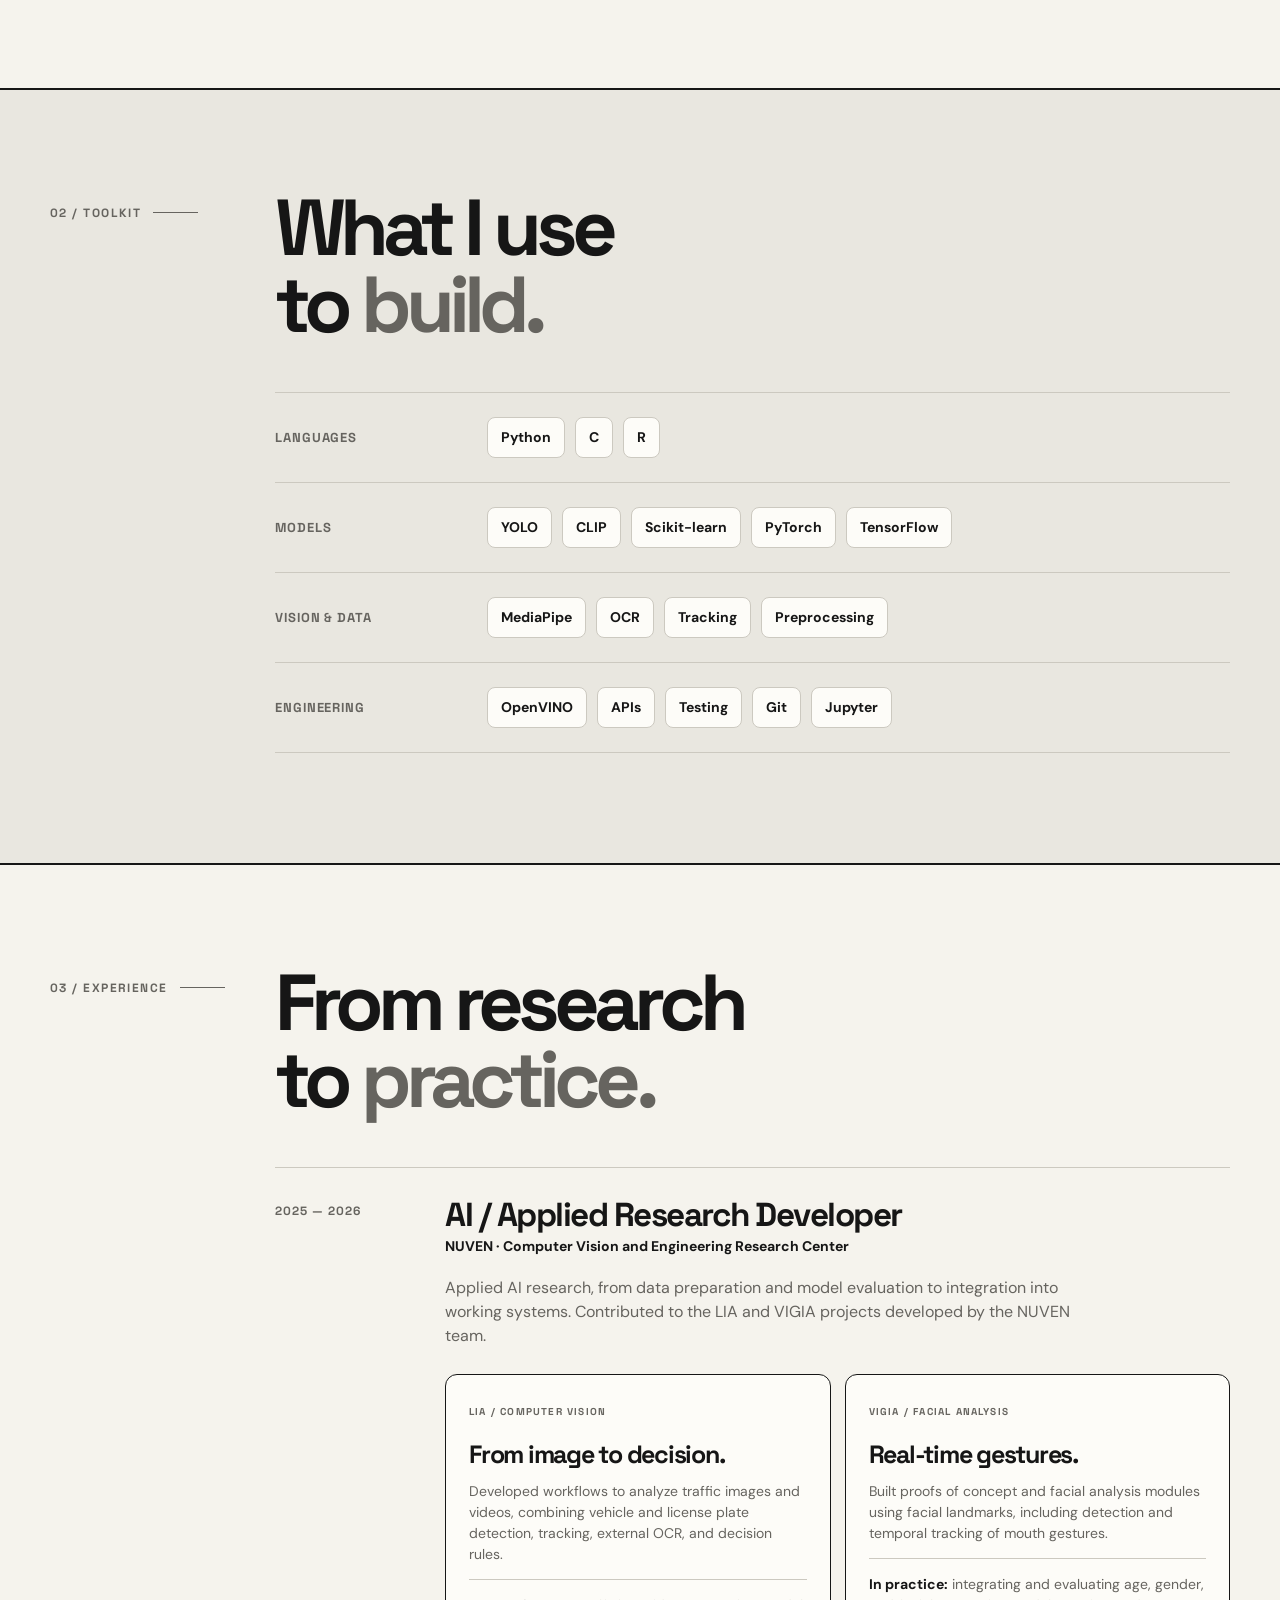
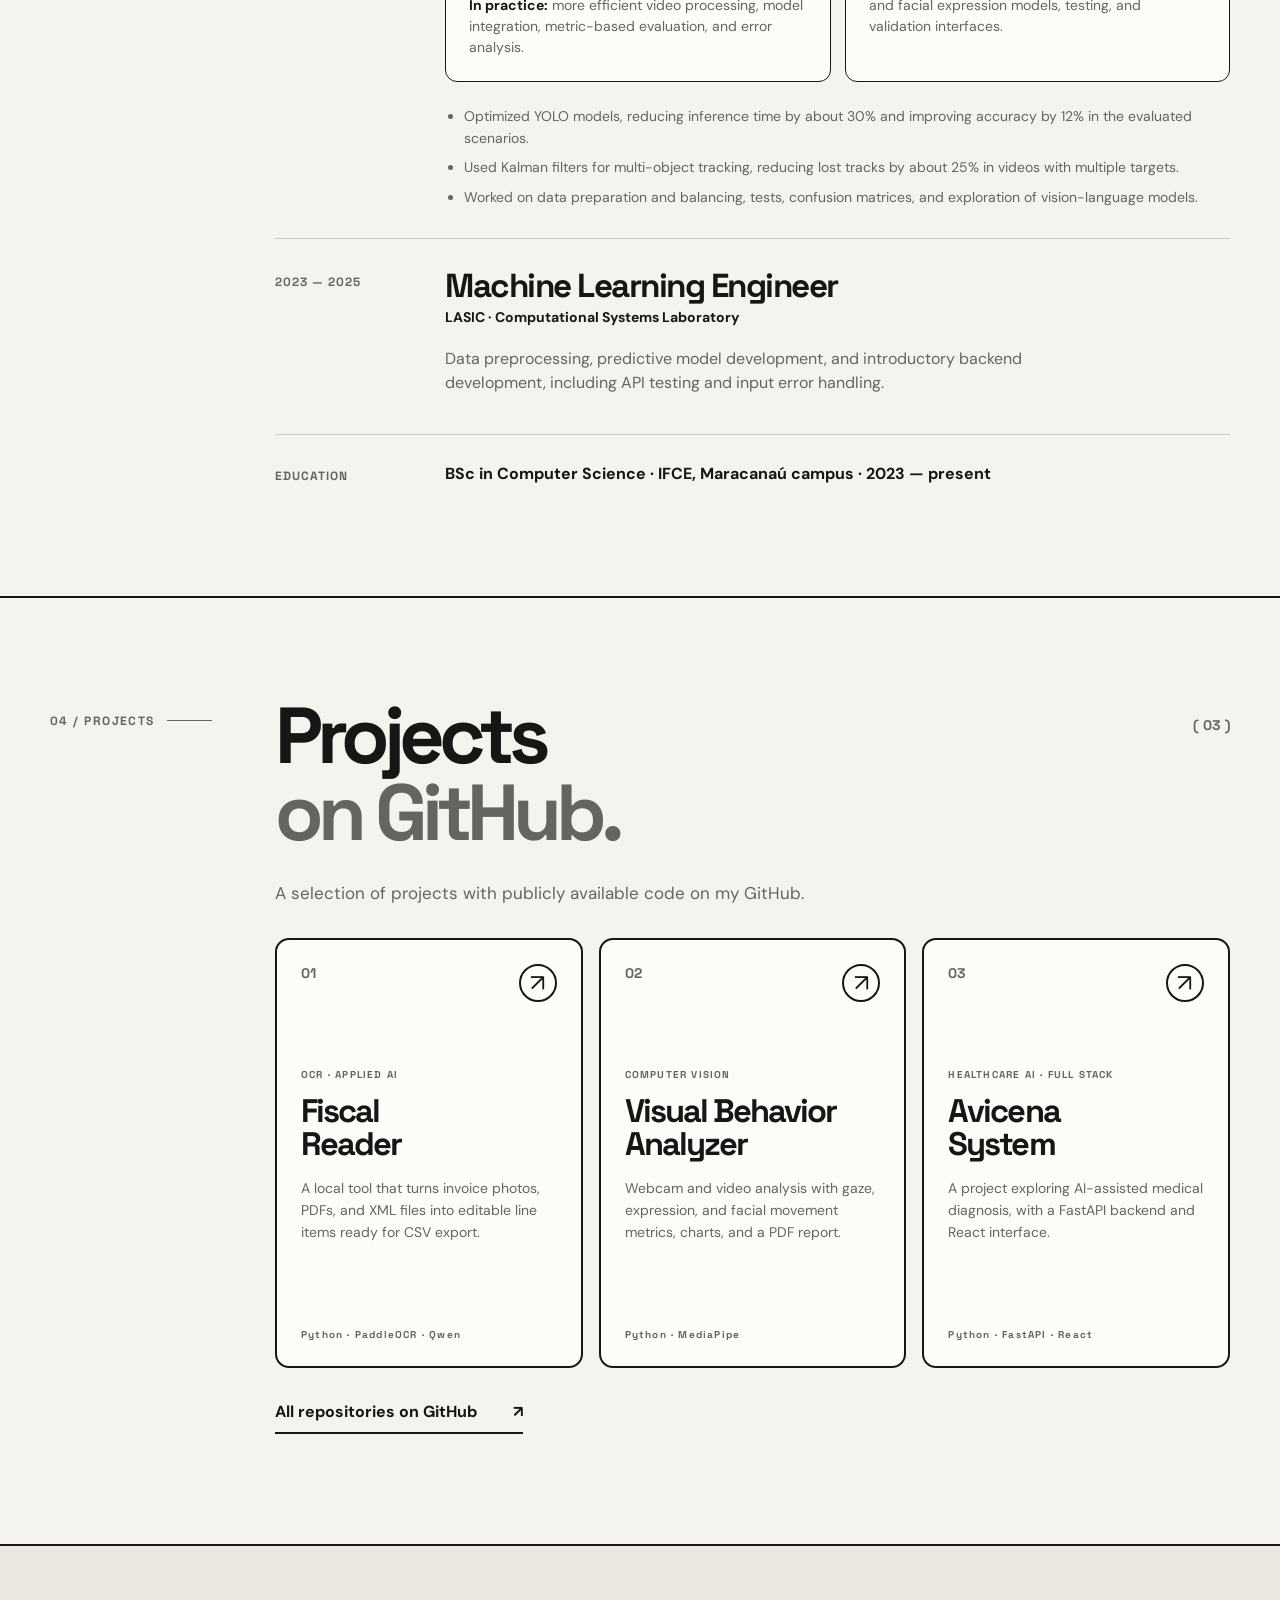
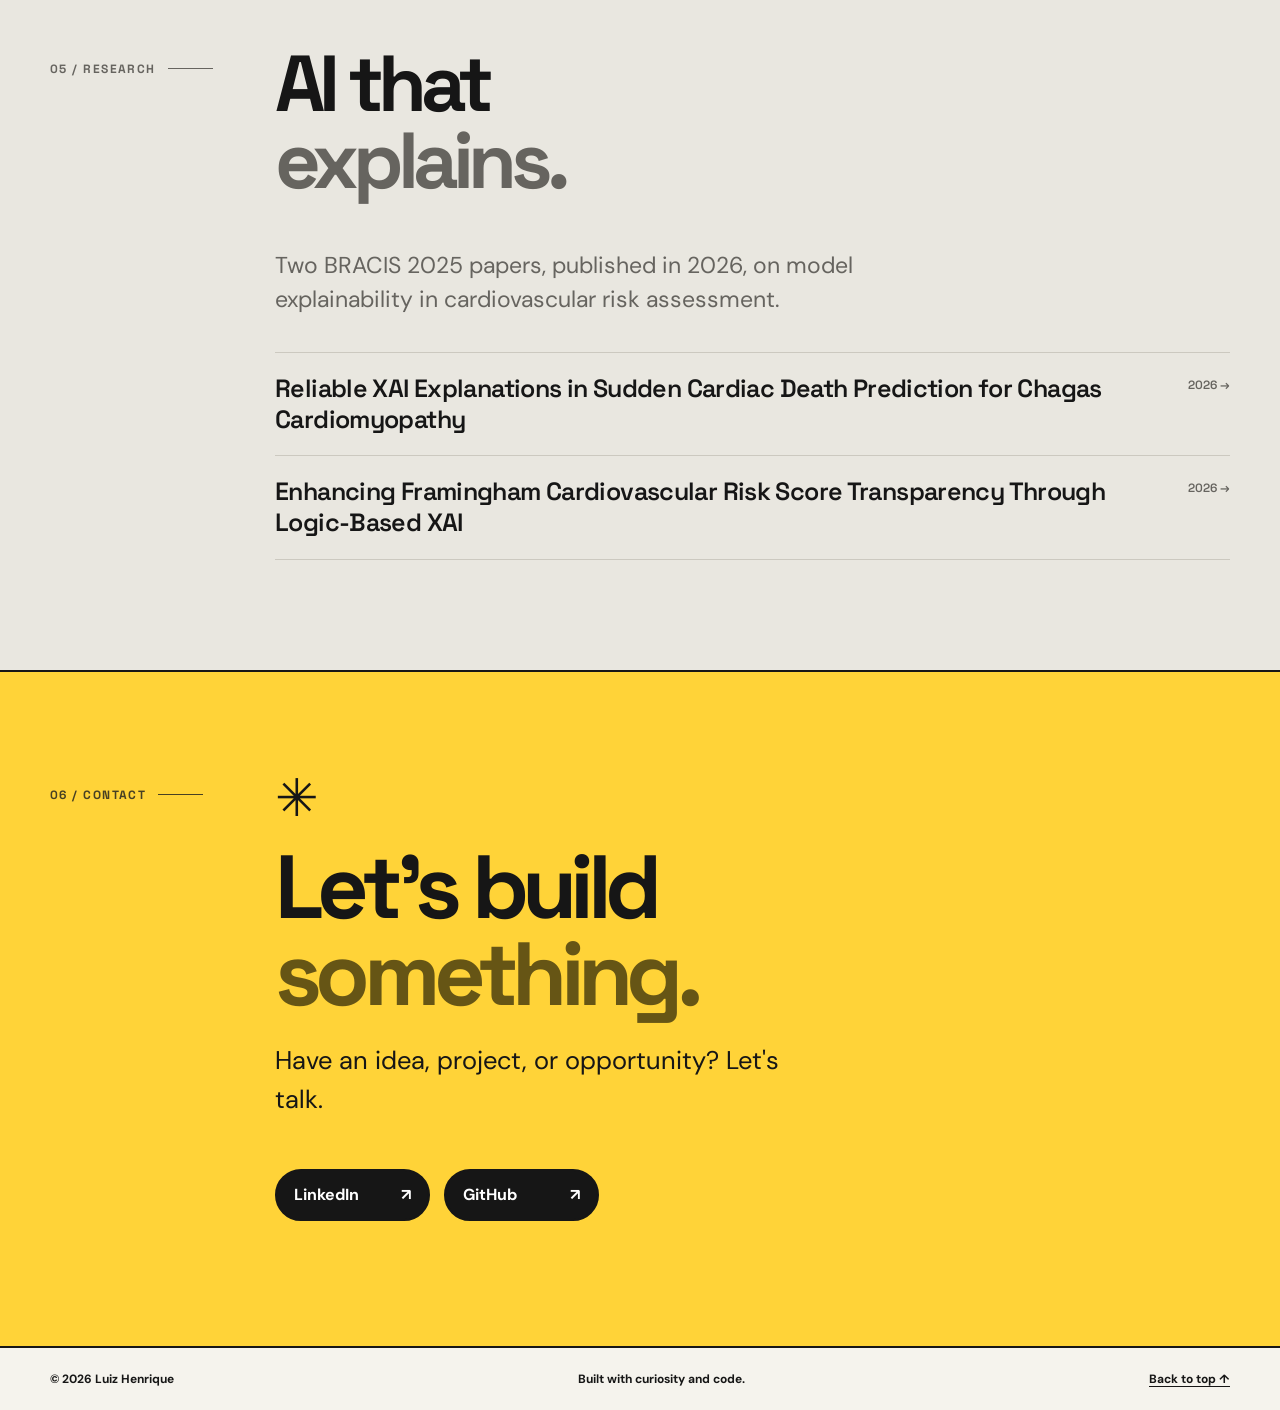
==== commit 1ebce8c6: "Corrige abertura dos links dos artigos" ====
--- a/en/index.html
+++ b/en/index.html
@@ -135,7 +135,7 @@
           <div class="section-content">
             <h2 id="research-title">AI that<br /><em>explains.</em></h2>
             <p class="research-intro">Two BRACIS 2025 papers, published in 2026, on model explainability in cardiovascular risk assessment.</p>
-            <div class="research-list"><a href="https://link.springer.com/chapter/10.1007/978-3-032-15984-7_29" target="_blank" rel="noopener noreferrer">Reliable XAI Explanations in Sudden Cardiac Death Prediction for Chagas Cardiomyopathy <span>2026 ↗</span></a><a href="https://link.springer.com/chapter/10.1007/978-3-032-15987-8_30" target="_blank" rel="noopener noreferrer">Enhancing Framingham Cardiovascular Risk Score Transparency Through Logic-Based XAI <span>2026 ↗</span></a></div>
+            <div class="research-list"><a href="https://link.springer.com/chapter/10.1007/978-3-032-15984-7_29">Reliable XAI Explanations in Sudden Cardiac Death Prediction for Chagas Cardiomyopathy <span>2026 →</span></a><a href="https://link.springer.com/chapter/10.1007/978-3-032-15987-8_30">Enhancing Framingham Cardiovascular Risk Score Transparency Through Logic-Based XAI <span>2026 →</span></a></div>
           </div>
         </div>
       </section>
--- a/styles.css
+++ b/styles.css
@@ -104,7 +104,7 @@
 .research-intro{font-size:clamp(17px,1.8vw,23px);max-width:680px;color:var(--muted);margin-bottom:35px}
 .research-list{border-top:1px solid var(--line)}
 .research-list a{display:flex;justify-content:space-between;gap:20px;border-bottom:1px solid var(--line);padding:20px 0;font:600 clamp(17px,2vw,25px)/1.25 'Space Grotesk',sans-serif;letter-spacing:-.025em;transition:padding .2s,background .2s}
-.research-list a:hover{padding-inline:12px;background:var(--card)}
+.research-list a:hover{padding-inline:12px;background:var(--card);text-decoration:underline;text-underline-offset:4px}
 .research-list span{font-size:12px;color:var(--muted);letter-spacing:0;padding-top:5px;flex:none}
 .contact-section{background:var(--yellow);color:#161616;padding-bottom:125px}
 .contact-section .section-meta{color:#474023}
